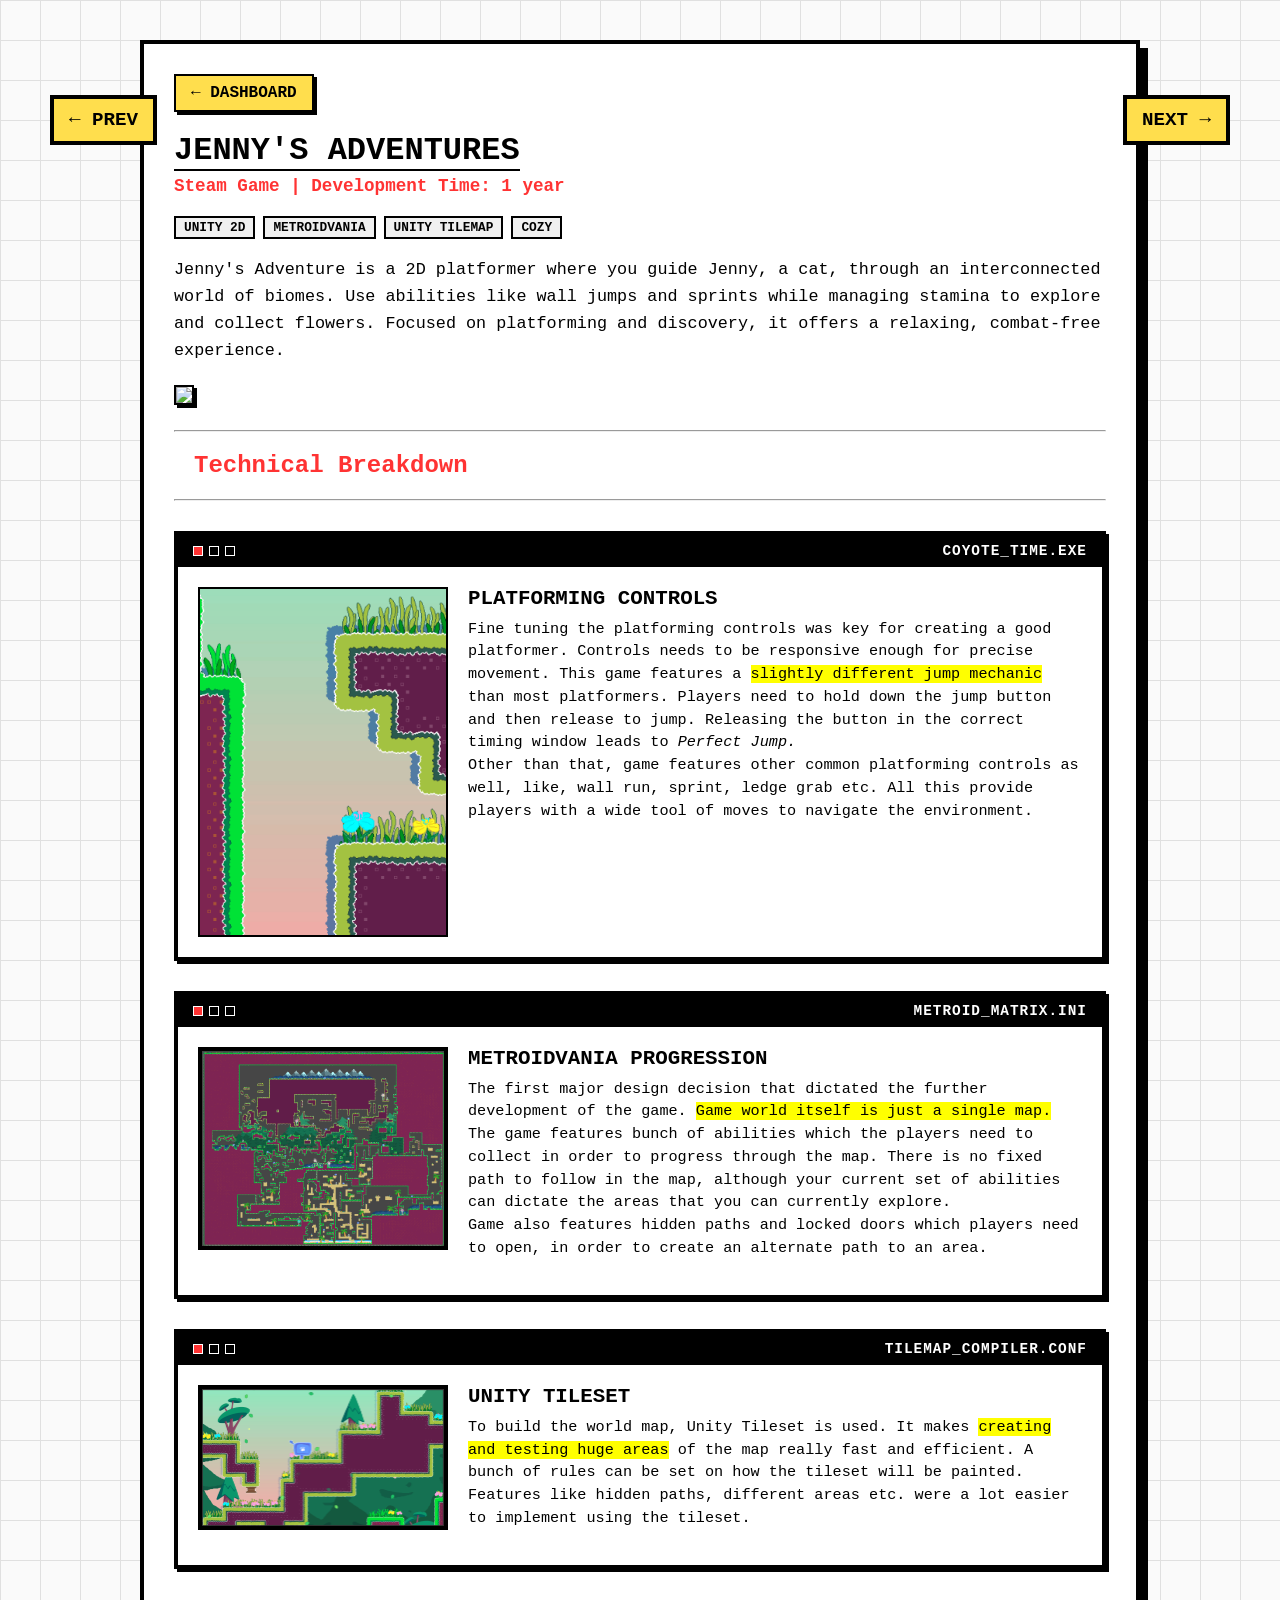
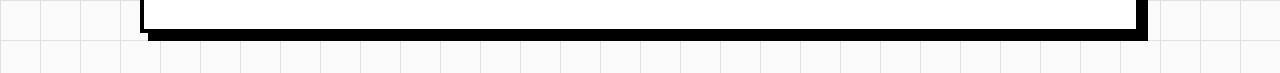
==== projects/project-steam.html @ 55293d43 "Initial Commit - Most of working website - Work Experience - Personal Project" ====
<!DOCTYPE html>
<html lang="en">
<head>
    <meta charset="UTF-8">
    <meta name="viewport" content="width=device-width, initial-scale=1.0">
    <title>Project - Jenny's Adventures</title>
    <link rel="stylesheet" href="projects.css">
</head>
<body>

    <a href="previous-project.html" class="nav-side-btn nav-left">← PREV</a>
    <a href="next-project.html" class="nav-side-btn nav-right">NEXT →</a>

    <div class="box">
        <a href="../index.html" class="back">← DASHBOARD</a>
        <h1>
            <a href="https://store.steampowered.com/app/3149660/Jennys_Adventures/" class="header-name-link">Jenny's Adventures</a>
        </h1>
        <div class="meta">
            <span>Steam Game</span>
            <span>| Development Time: 1 year</span>
        </div>

        <div class="project-window-tags">
            <span class="project-window-tag">Unity 2D</span>
            <span class="project-window-tag">Metroidvania</span>
            <span class="project-window-tag">Unity Tilemap</span>
            <span class="project-window-tag">Cozy</span>
        </div>

        <br>
        <p>
            Jenny's Adventure is a 2D platformer where you guide Jenny, a cat, through an interconnected world of biomes. 
            Use abilities like wall jumps and sprints while managing stamina to explore and collect flowers. 
            Focused on platforming and discovery, it offers a relaxing, combat-free experience.
        </p>
        <img src="images/aesthetics.gif">

        <p>
            <hr>
        </p>
        <h2>Technical Breakdown</h2>
        <p>
            <hr>
        </p>

        <!-- Platforming controls -->
        <div class="project-window">
            <div class="project-window-header">
                <div class="project-window-dots">
                    <div class="project-window-dot"></div>
                    <div class="project-window-dot"></div>
                    <div class="project-window-dot"></div>
                </div>
                <span>coyote_time.exe</span>
            </div>
            <div class="project-window-body">
                <div style="background-image: url('images/controls.gif'); background-repeat: no-repeat; background-size: 300%; width: 100%; height: 350px; background-position: left 100% bottom 50%;" ]
                    class="project-window-media">
                </div>
                <div class="project-window-content">
                    <div class="project-window-title">Platforming controls</div>
                    <div class="project-window-desc">
                        Fine tuning the platforming controls was key for creating a good platformer. Controls needs to be responsive enough for precise movement.
                        This game features a <mark>slightly different jump mechanic</mark> than most platformers. Players need to hold down the jump button and then release to jump.
                        Releasing the button in the correct timing window leads to <i>Perfect Jump.</i> 
                        <br>
                        Other than that, game features other common platforming controls as well, like, wall run, sprint, ledge grab etc. All this provide players with a wide tool
                        of moves to navigate the environment.
                    </div>
                    
                </div>
            </div>
        </div>

        <!-- Metrovania progression -->
        <div class="project-window">
            <div class="project-window-header">
                <div class="project-window-dots">
                    <div class="project-window-dot"></div>
                    <div class="project-window-dot"></div>
                    <div class="project-window-dot"></div>
                </div>
                <span>metroid_matrix.ini</span>
            </div>
            <div class="project-window-body">
                <div class="project-window-media">
                    <img src="images/map.png">
                </div>
                <div class="project-window-content">
                    <div class="project-window-title">Metroidvania Progression</div>
                    <div class="project-window-desc">
                        The first major design decision that dictated the further development of the game. <mark>Game world itself is just a single map.</mark>
                        The game features bunch of abilities which the players need to collect in order to progress through the map. There is no fixed path to follow in the map,
                        although your current set of abilities can dictate the areas that you can currently explore.
                        <br>
                        Game also features hidden paths and locked doors which players need to open, in order to create an alternate path to an area.
                    </div>
                    
                </div>
            </div>
        </div>

        <!-- Unity Tilemap -->
        <div class="project-window">
            <div class="project-window-header">
                <div class="project-window-dots">
                    <div class="project-window-dot"></div>
                    <div class="project-window-dot"></div>
                    <div class="project-window-dot"></div>
                </div>
                <span>tilemap_compiler.conf</span>
            </div>
            <div class="project-window-body">
                <div class="project-window-media">
                    <img src="images/tilemap.png">
                </div>
                <div class="project-window-content">
                    <div class="project-window-title">Unity Tileset</div>
                    <div class="project-window-desc">
                        To build the world map, Unity Tileset is used. It makes <mark>creating and testing huge areas</mark> of the map really fast and efficient.
                        A bunch of rules can be set on how the tileset will be painted. Features like hidden paths, different areas etc. were a lot easier to implement using the tileset.
                    </div>
                </div>
            </div>
        </div>

    </div>

</body>
</html>
---- projects/projects.css ----
/* BASE SYSTEM SETUP */
* {
    margin: 0;
    padding: 0;
    box-sizing: border-box;
}

body { 
    font-family: 'Courier New', monospace; 
    color: #000000;
    background-color: #fafafa;
    background-image: 
        linear-gradient(#e0e0e0 1px, transparent 1px),
        linear-gradient(90deg, #e0e0e0 1px, transparent 1px);
    background-size: 40px 40px;
    margin: 0;
    padding: 0;
    min-height: 100vh;
    display: flex; 
    justify-content: center; 
    position: relative;
}

.box { 
    background: #ffffff; 
    border: 4px solid #000000; 
    box-shadow: 8px 8px 0px #000000; 
    padding: 30px; 
    max-width: 1000px; 
    width: 100%; 
    margin: 40px auto;
}

.back { 
    display: inline-block; 
    padding: 8px 15px; 
    border: 2px solid #000000; 
    background: #FFDE4D; 
    text-decoration: none; 
    color: #000000; 
    font-weight: bold; 
    margin-bottom: 20px; 
    box-shadow: 3px 3px 0px #000000; 
}

/* MAIN NAME LINK & HOVER ANIMATION */
.header-name-link {
    text-decoration: none;
    color: #000000;
    display: inline-block;
    padding: 0;
}

h1 { 
    font-size: 2rem; 
    text-transform: uppercase; 
    margin-bottom: 5px; 
    transition: transform 0.1s ease, text-shadow 0.1s ease;
}

h2 { 
    color: #ff3333; 
    margin: 20px; 
}

.header-name-link:hover h1 {
    transform: translate(-4px, -4px);
    text-shadow: 4px 4px 0px #FFDE4D;
}

.header-name-link:active h1 {
    transform: translate(0px, 0px);
    text-shadow: 0px 0px 0px transparent;
}

.meta { 
    font-size: 1.1rem; 
    font-weight: bold; 
    color: #ff3333; 
    margin-bottom: 20px; 
}

img {
    width: 100%;
    box-shadow: 3px 3px 0px #000000; 
    border: 2px solid #000000; 
}

p {
    font-size: 1.05rem; 
    line-height: 1.6; 
    margin-bottom: 20px;
}

/* LISTS AND INDENTATION STYLES */
ul { 
    list-style: "➢ "; 
    padding-left: 20px; 
    line-height: 1.8; 
    font-size: 1.05rem; 
}

dt { 
    list-style: "➢ "; 
    padding-left: 20px; 
    line-height: 1.8; 
    font-size: 1.05rem; 
}

dd { 
    list-style: "- "; 
    padding-left: 20px; 
    line-height: 1.8; 
    font-size: 0.75rem; 
}

li { 
    margin-bottom: 10px; 
}

mark {
    padding: 0px;
}

/* CORE LINK STYLES (ADOPTING THE SIGNATURE REPLICA FEEL) */
a {
    text-decoration: none;
    padding: 2px 5px;
    color: #000000;
    font-weight: bold;
    border-bottom: 2px solid #000000;
    transition: all 0.1s ease;
}

a:hover {
    background-color: #FFDE4D;
}

/* UNIQUE SPECIFICATION FOR CHRONOLOGICAL PATHS / LINKS IN CONTENT */
.content-link, .timeline i, .timeline em {
    text-decoration: none;
    padding: 2px 6px;
    color: #000000;
    font-weight: bold;
    background-color: #ffffff;
    border: 2px solid #000000;
    box-shadow: 2px 2px 0px #000000;
    display: inline-block;
    transition: all 0.1s ease;
}

.content-link:hover, .timeline i:hover, .timeline em:hover {
    background-color: #FFDE4D;
    transform: translate(-1px, -1px);
    box-shadow: 3px 3px 0px #000000;
}

.content-link:active, .timeline i:active, .timeline em:active {
    transform: translate(1px, 1px);
    box-shadow: 0px 0px 0px transparent;
}

/* SIDE NAVIGATION CONTROLS */
.nav-side-btn {
    position: fixed;
    top: 120px;
    transform: translateY(-50%);
    background: #FFDE4D; 
    border: 4px solid #000000;
    padding: 10px 15px;
    font-size: 1.2rem;
    font-weight: bold;
    text-decoration: none;
    color: #000000;
    cursor: pointer;
    transition: all 0.1s ease;
    z-index: 10;
}

.nav-side-btn:hover {
    background: #ffeea0; 
    transform: translateY(-53%) translate(-2px, -2px);
    box-shadow: 6px 6px 0px #000000;
}

.nav-side-btn:active {
    transform: translateY(-47%) translate(2px, 2px);
    box-shadow: 1px 1px 0px #000000;
}

.nav-left {
    left: 50px;
}

.nav-right {
    right: 50px;
}

/* NEO-BRUTALIST PROJECT WINDOW FRAME STRUCTURE */
.project-window {
    border: 4px solid #000000;
    background: #ffffff;
    box-shadow: 3px 3px 0px #000000;
    margin: 30px 0;
    display: flex;
    flex-direction: column;
    overflow: hidden;
}

.project-window-header {
    background: #000000;
    color: #ffffff;
    padding: 8px 15px;
    font-weight: bold;
    text-transform: uppercase;
    font-size: 0.9rem;
    letter-spacing: 1px;
    display: flex;
    justify-content: space-between;
    align-items: center;
}

.project-window-dots {
    display: flex;
    gap: 6px;
}

.project-window-dot {
    width: 10px;
    height: 10px;
    border: 1px solid #ffffff;
    background: transparent;
}

.project-window-dot:first-child {
    background: #ff3333;
}

.project-window-body {
    padding: 20px;
    display: grid;
    grid-template-columns: 1fr;
    gap: 20px;
}

@media (min-width: 768px) {
    .project-window-body {
        grid-template-columns: 250px 1fr;
    }
}

.project-window-media {
    border: 2px solid #000000;
    background: #ddd;
    position: relative;
    display: inline-block;
    width: fit-content;
    height: fit-content;
    vertical-align: top;
    align-items: center;
    justify-content: center;
    overflow: hidden;
}

.project-window-media img {
    width: 100%;
    height: 100%;
    object-fit: contain;
    display: flex;
}

.project-window-content {
    display: flex;
    flex-direction: column;
    /* justify-content: center; */
}

.project-window-title {
    font-size: 1.3rem;
    font-weight: bold;
    text-transform: uppercase;
    margin-bottom: 8px;
}

.project-window-desc {
    text-align: to;
    font-size: 0.95rem;
    line-height: 1.5;
    margin-bottom: 15px;
}

.project-window-tags {
    display: flex;
    flex-wrap: wrap;
    gap: 8px;
}

.project-window-tag {
    background: #f0f0f0;
    border: 2px solid #000000;
    padding: 2px 8px;
    font-size: 0.8rem;
    font-weight: bold;
    text-transform: uppercase;
}

/* RESPONSIVE SAFETY FALLBACKS */
@media (max-width: 1024px) {
    body {
        padding: 20px;
        flex-direction: column;
        align-items: center;
    }
    .nav-side-btn {
        position: static;
        transform: none;
        display: inline-block;
        margin: 10px;
        text-align: center;
        width: calc(50% - 20px);
    }
    .nav-side-btn:hover, .nav-side-btn:active {
        transform: none;
    }
    .nav-container-mobile {
        display: flex;
        width: 100%;
        max-width: 800px;
        justify-content: space-between;
        margin-top: 20px;
    }
}

@media (min-width: 1025px) {
    .nav-container-mobile {
        display: contents;
    }
}
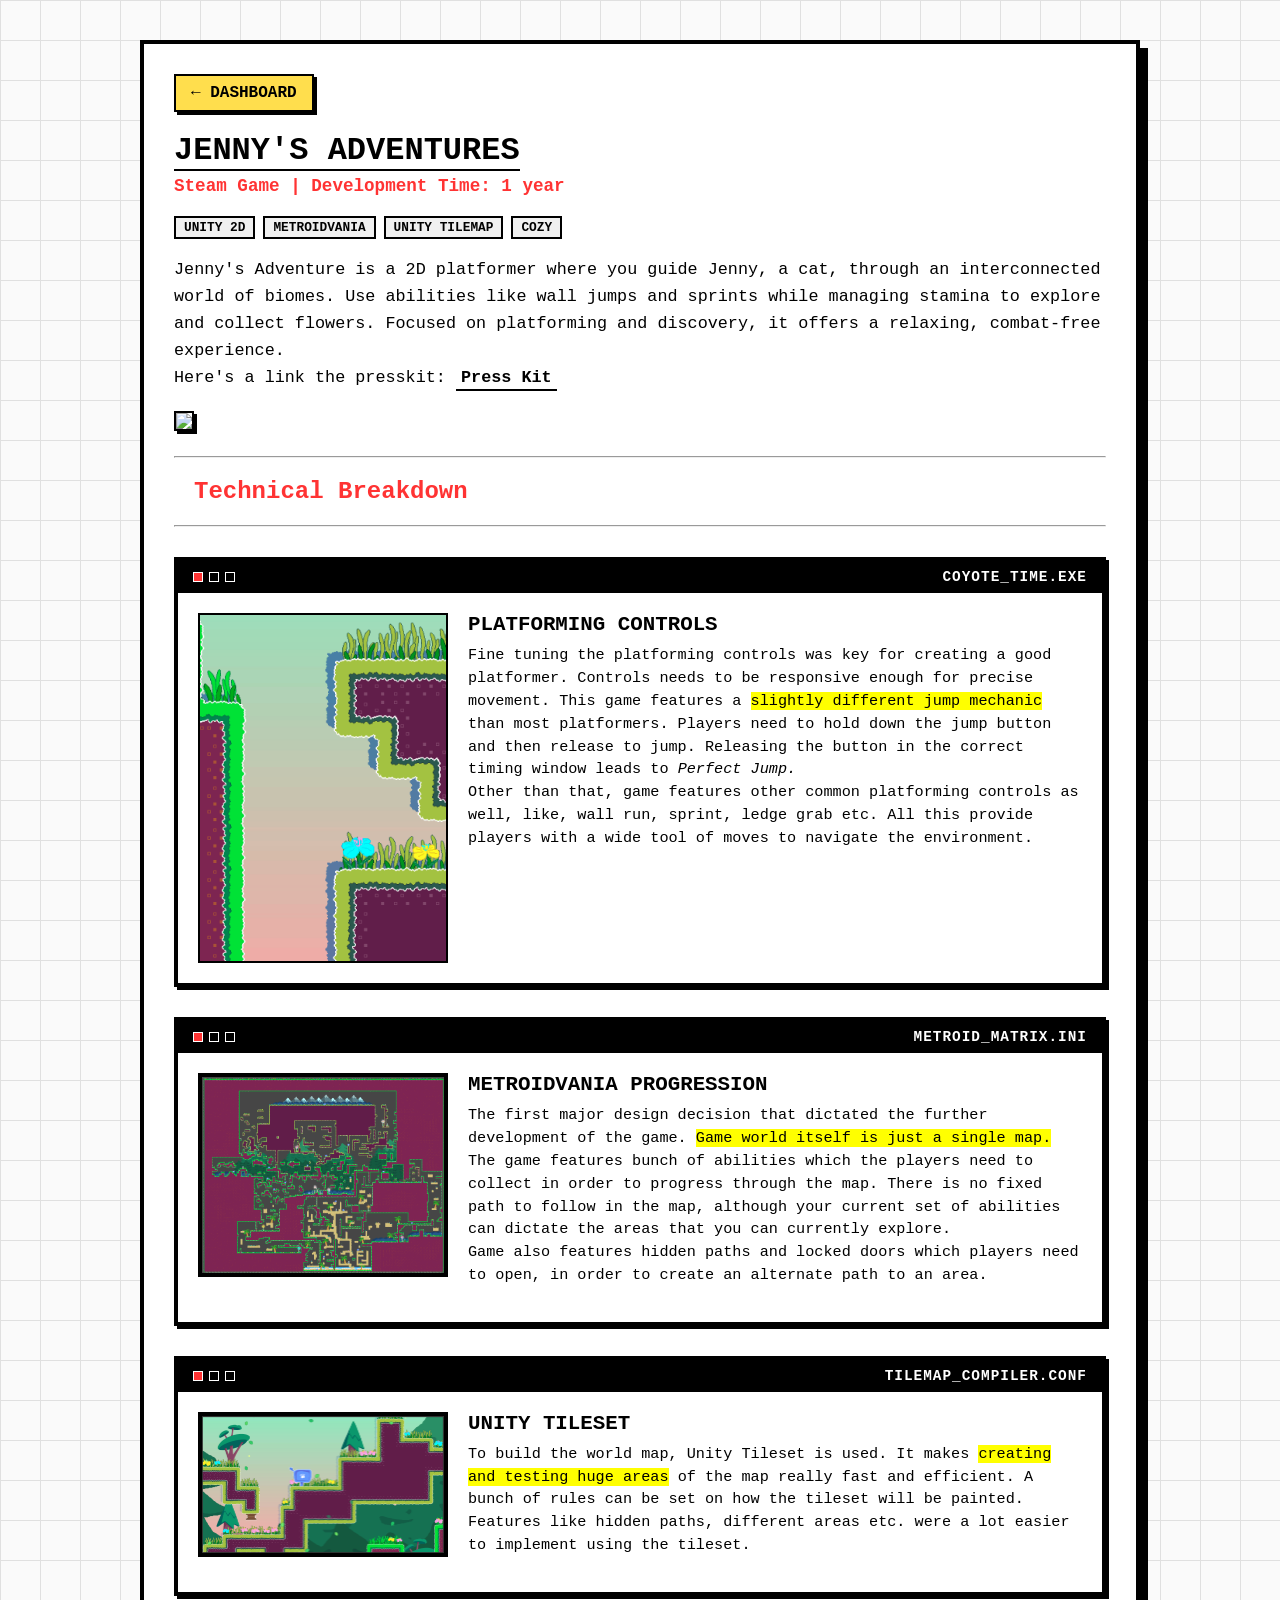
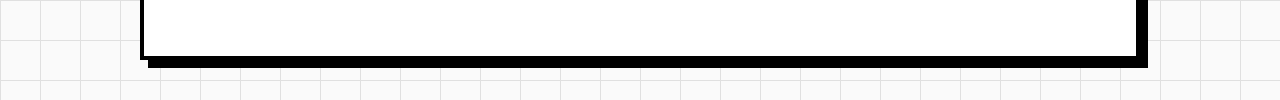
==== commit 51e58bfd: "Added press kit link" ====
--- a/projects/project-steam.html
+++ b/projects/project-steam.html
@@ -8,8 +8,8 @@
 </head>
 <body>
 
-    <a href="previous-project.html" class="nav-side-btn nav-left">← PREV</a>
-    <a href="next-project.html" class="nav-side-btn nav-right">NEXT →</a>
+    <!-- <a href="previous-project.html" class="nav-side-btn nav-left">← PREV</a>
+    <a href="next-project.html" class="nav-side-btn nav-right">NEXT →</a> -->
 
     <div class="box">
         <a href="../index.html" class="back">← DASHBOARD</a>
@@ -33,6 +33,8 @@
             Jenny's Adventure is a 2D platformer where you guide Jenny, a cat, through an interconnected world of biomes. 
             Use abilities like wall jumps and sprints while managing stamina to explore and collect flowers. 
             Focused on platforming and discovery, it offers a relaxing, combat-free experience.
+            <br>
+            Here's a link the presskit: <a href="https:z3us11.github.io/jennysadventures">Press Kit</a>
         </p>
         <img src="images/aesthetics.gif">
 
